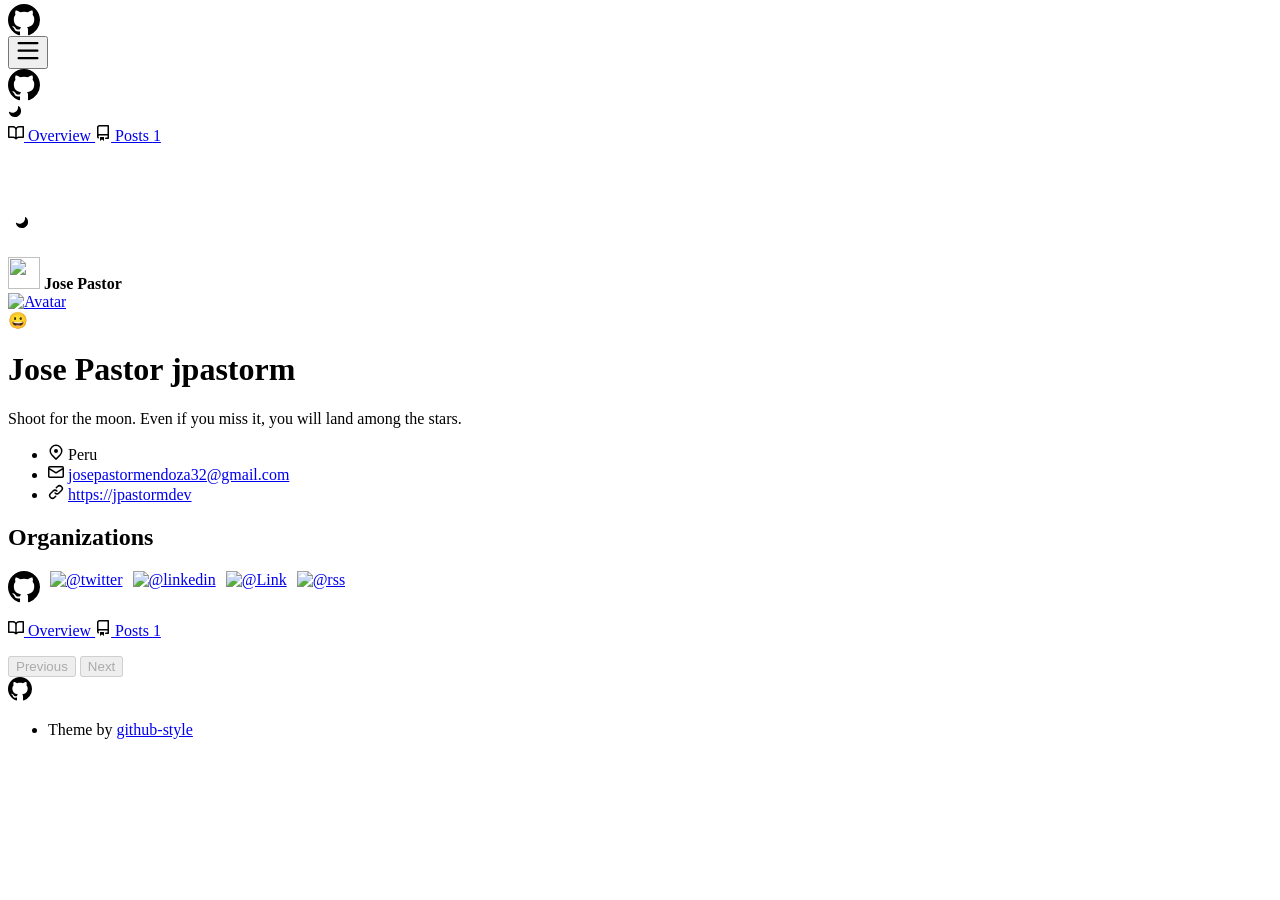
==== categories/index.html @ 02b7dfd7 "blog" ====
<!DOCTYPE html>
<html lang="en-us">
<head>
    <meta charset="utf-8">
    <meta name="viewport" content="width=device-width">
    <script type="application/javascript" src='https://jpastorm.dev/js/theme-mode.js'></script>
    <link rel="stylesheet" href='https://jpastorm.dev/css/frameworks.min.css' />
    <link rel="stylesheet" href='https://jpastorm.dev/css/github.min.css' />
    <link rel="stylesheet" href='https://jpastorm.dev/css/github-style.css' />
    <link rel="stylesheet" href='https://jpastorm.dev/css/light.css' />
    <link rel="stylesheet" href='https://jpastorm.dev/css/dark.css' />
    <link rel="stylesheet" href='https://jpastorm.dev/css/syntax.css' />
    <title>Categories - jpastorm blog</title>
    
    <link rel="icon" type="image/x-icon" href='/images/github.png'>
    
    <meta name="theme-color" content="#1e2327">

    
    <meta name="description"
  content="" />
<meta name="keywords"
  content='blog' />
<meta name="robots" content="noodp" />
<link rel="canonical" href="https://jpastorm.dev/categories/" />


<meta name="twitter:card" content="summary" />
<meta name="twitter:title" content="Categories - jpastorm blog" />
<meta name="twitter:description"
  content="" />
<meta name="twitter:site" content="https://jpastorm.dev/" />
<meta name="twitter:creator" content="" />
<meta name="twitter:image"
  content="https://jpastorm.dev/">


<meta property="og:type" content="website" />
<meta property="og:title" content="Categories - jpastorm blog">
<meta property="og:description"
  content="" />
<meta property="og:url" content="https://jpastorm.dev/categories/" />
<meta property="og:site_name" content="Categories" />
<meta property="og:image"
  content="https://jpastorm.dev/">
<meta property="og:image:width" content="2048">
<meta property="og:image:height" content="1024">




<link href="/categories/index.xml" rel="alternate" type="application/rss+xml" title="jpastorm blog" />







</head>

<body>
  <div style="position: relative">
  <header class="Header js-details-container Details px-3 px-md-4 px-lg-5 flex-wrap flex-md-nowrap open Details--on">
    <div class="Header-item mobile-none" style="margin-top: -4px; margin-bottom: -4px;">
      <a class="Header-link" href="https://jpastorm.dev/">
        <svg class="octicon" height="32" viewBox="0 0 16 16" version="1.1" width="32">
          <path fill-rule="evenodd"
            d="M8 0C3.58 0 0 3.58 0 8c0 3.54 2.29 6.53 5.47 7.59.4.07.55-.17.55-.38 0-.19-.01-.82-.01-1.49-2.01.37-2.53-.49-2.69-.94-.09-.23-.48-.94-.82-1.13-.28-.15-.68-.52-.01-.53.63-.01 1.08.58 1.23.82.72 1.21 1.87.87 2.33.66.07-.52.28-.87.51-1.07-1.78-.2-3.64-.89-3.64-3.95 0-.87.31-1.59.82-2.15-.08-.2-.36-1.02.08-2.12 0 0 .67-.21 2.2.82.64-.18 1.32-.27 2-.27.68 0 1.36.09 2 .27 1.53-1.04 2.2-.82 2.2-.82.44 1.1.16 1.92.08 2.12.51.56.82 1.27.82 2.15 0 3.07-1.87 3.75-3.65 3.95.29.25.54.73.54 1.48 0 1.07-.01 1.93-.01 2.2 0 .21.15.46.55.38A8.013 8.013 0 0016 8c0-4.42-3.58-8-8-8z">
          </path>
        </svg>
      </a>
    </div>
    <div class="Header-item d-md-none">
      <button class="Header-link btn-link js-details-target" type="button"
        onclick="document.querySelector('#header-search').style.display = document.querySelector('#header-search').style.display == 'none'? 'block': 'none'">
        <svg height="24" class="octicon octicon-three-bars" viewBox="0 0 16 16" version="1.1" width="24">
          <path fill-rule="evenodd"
            d="M1 2.75A.75.75 0 011.75 2h12.5a.75.75 0 110 1.5H1.75A.75.75 0 011 2.75zm0 5A.75.75 0 011.75 7h12.5a.75.75 0 110 1.5H1.75A.75.75 0 011 7.75zM1.75 12a.75.75 0 100 1.5h12.5a.75.75 0 100-1.5H1.75z">
          </path>
        </svg>
      </button>
    </div>
    <div style="display: none;" id="header-search"
      class="Header-item Header-item--full flex-column flex-md-row width-full flex-order-2 flex-md-order-none mr-0 mr-md-3 mt-3 mt-md-0 Details-content--hidden-not-important d-md-flex">
      <div
        class="Header-search header-search flex-auto js-site-search position-relative flex-self-stretch flex-md-self-auto mb-3 mb-md-0 mr-0 mr-md-3 scoped-search site-scoped-search js-jump-to">
        <div class="position-relative">
          <form target="_blank" action="https://www.google.com/search" accept-charset="UTF-8" method="get"
            autocomplete="off">
            <label
              class="Header-search-label form-control input-sm header-search-wrapper p-0 js-chromeless-input-container header-search-wrapper-jump-to position-relative d-flex flex-justify-between flex-items-center">
              <input type="text"
                class="Header-search-input form-control input-sm header-search-input jump-to-field js-jump-to-field js-site-search-focus js-site-search-field is-clearable"
                name="q" value="" placeholder="Search" autocomplete="off">
              <input type="hidden" name="q" value="site:https://jpastorm.dev/">
            </label>
          </form>
        </div>
      </div>
    </div>

    <div class="Header-item Header-item--full flex-justify-center d-md-none position-relative">
      <a class="Header-link " href="https://jpastorm.dev/">
        <svg class="octicon octicon-mark-github v-align-middle" height="32" viewBox="0 0 16 16" version="1.1"
          width="32">
          <path fill-rule="evenodd"
            d="M8 0C3.58 0 0 3.58 0 8c0 3.54 2.29 6.53 5.47 7.59.4.07.55-.17.55-.38 0-.19-.01-.82-.01-1.49-2.01.37-2.53-.49-2.69-.94-.09-.23-.48-.94-.82-1.13-.28-.15-.68-.52-.01-.53.63-.01 1.08.58 1.23.82.72 1.21 1.87.87 2.33.66.07-.52.28-.87.51-1.07-1.78-.2-3.64-.89-3.64-3.95 0-.87.31-1.59.82-2.15-.08-.2-.36-1.02.08-2.12 0 0 .67-.21 2.2.82.64-.18 1.32-.27 2-.27.68 0 1.36.09 2 .27 1.53-1.04 2.2-.82 2.2-.82.44 1.1.16 1.92.08 2.12.51.56.82 1.27.82 2.15 0 3.07-1.87 3.75-3.65 3.95.29.25.54.73.54 1.48 0 1.07-.01 1.93-.01 2.2 0 .21.15.46.55.38A8.013 8.013 0 0016 8c0-4.42-3.58-8-8-8z">
          </path>
        </svg>
      </a>
    </div>
    <div class="Header-item" style="margin-right: 0;">
      <a href="javascript:void(0)" class="Header-link no-select" onclick="switchTheme()">
        <svg style="fill: var(--color-profile-color-modes-toggle-moon);" class="no-select" viewBox="0 0 16 16"
          version="1.1" width="16" height="16">
          <path fill-rule="evenodd" clip-rule="evenodd"
            d="M4.52208 7.71754C7.5782 7.71754 10.0557 5.24006 10.0557 2.18394C10.0557 1.93498 10.0392 1.68986 10.0074 1.44961C9.95801 1.07727 10.3495 0.771159 10.6474 0.99992C12.1153 2.12716 13.0615 3.89999 13.0615 5.89383C13.0615 9.29958 10.3006 12.0605 6.89485 12.0605C3.95334 12.0605 1.49286 10.001 0.876728 7.24527C0.794841 6.87902 1.23668 6.65289 1.55321 6.85451C2.41106 7.40095 3.4296 7.71754 4.52208 7.71754Z">
          </path>
        </svg>
      </a>
    </div>
  </header>
</div>
  
<div class="application-main">
  <main>
    


<div class="mt-4 position-sticky top-0 d-none d-md-block bg-white width-full border-bottom color-border-secondary"
  style="z-index:3;">
  <div class="container-xl px-3 px-md-4 px-lg-5">
    <div class="gutter-condensed gutter-lg flex-column flex-md-row d-flex">
      <div class="flex-shrink-0 col-12 col-md-3 mb-4 mb-md-0">
      </div>
      <div class="flex-shrink-0 col-12 col-md-9 mb-4 mb-md-0">
        <div class="UnderlineNav width-full box-shadow-none hx_UnderlineNav-with-profile-color-modes-banner">
          <nav class="UnderlineNav-body">
            <a class="UnderlineNav-item " href="https://jpastorm.dev/">
              <svg class="octicon octicon-book UnderlineNav-octicon hide-sm" height="16" viewBox="0 0 16 16"
                version="1.1" width="16">
                <path fill-rule="evenodd"
                  d="M0 1.75A.75.75 0 01.75 1h4.253c1.227 0 2.317.59 3 1.501A3.744 3.744 0 0111.006 1h4.245a.75.75 0 01.75.75v10.5a.75.75 0 01-.75.75h-4.507a2.25 2.25 0 00-1.591.659l-.622.621a.75.75 0 01-1.06 0l-.622-.621A2.25 2.25 0 005.258 13H.75a.75.75 0 01-.75-.75V1.75zm8.755 3a2.25 2.25 0 012.25-2.25H14.5v9h-3.757c-.71 0-1.4.201-1.992.572l.004-7.322zm-1.504 7.324l.004-5.073-.002-2.253A2.25 2.25 0 005.003 2.5H1.5v9h3.757a3.75 3.75 0 011.994.574z">
                </path>
              </svg>
              Overview
            </a>
            <a class="UnderlineNav-item " href="https://jpastorm.dev//post/">
              <svg class="octicon octicon-repo UnderlineNav-octicon hide-sm" height="16" viewBox="0 0 16 16"
                version="1.1" width="16">
                <path fill-rule="evenodd"
                  d="M2 2.5A2.5 2.5 0 014.5 0h8.75a.75.75 0 01.75.75v12.5a.75.75 0 01-.75.75h-2.5a.75.75 0 110-1.5h1.75v-2h-8a1 1 0 00-.714 1.7.75.75 0 01-1.072 1.05A2.495 2.495 0 012 11.5v-9zm10.5-1V9h-8c-.356 0-.694.074-1 .208V2.5a1 1 0 011-1h8zM5 12.25v3.25a.25.25 0 00.4.2l1.45-1.087a.25.25 0 01.3 0L8.6 15.7a.25.25 0 00.4-.2v-3.25a.25.25 0 00-.25-.25h-3.5a.25.25 0 00-.25.25z">
                </path>
              </svg>
              Posts
              <span class="Counter">1</span>
            </a>
          </nav>
          <div class="profile-color-modes js-promo-color-modes-banner-profile isInitialToggle">
            <svg width="106" height="60" viewBox="0 0 106 60" fill="none" stroke-width="3" stroke-linecap="round"
              stroke-linejoin="round" xmlns="http://www.w3.org/2000/svg">
              <g class="profile-color-modes-illu-group profile-color-modes-illu-red">
                <path d="M37.5 58.5V57.5C37.5 49.768 43.768 43.5 51.5 43.5V43.5C59.232 43.5 65.5 49.768 65.5 57.5V58.5">
                </path>
              </g>
              <g class="profile-color-modes-illu-group profile-color-modes-illu-orange">
                <path
                  d="M104.07 58.5C103.401 55.092 97.7635 54.3869 95.5375 57.489C97.4039 54.6411 99.7685 48.8845 94.6889 46.6592C89.4817 44.378 86.1428 50.1604 85.3786 54.1158C85.9519 50.4768 83.7226 43.294 78.219 44.6737C72.7154 46.0534 72.7793 51.3754 74.4992 55.489C74.169 54.7601 72.4917 53.3567 70.5 52.8196">
                </path>
              </g>
              <g class="profile-color-modes-illu-group profile-color-modes-illu-purple">
                <path
                  d="M5.51109 58.5V52.5C5.51109 41.4543 14.4654 32.5 25.5111 32.5C31.4845 32.5 36.8464 35.1188 40.5111 39.2709C40.7212 39.5089 40.9258 39.7521 41.1245 40">
                </path>
                <path d="M27.511 49.5C29.6777 49.5 28.911 49.5 32.511 49.5"></path>
                <path d="M27.511 56.5C29.6776 56.5 26.911 56.5 30.511 56.5"></path>
              </g>
              <g class="profile-color-modes-illu-group profile-color-modes-illu-green">
                <circle cx="5.5" cy="12.5" r="4"></circle>
                <circle cx="18.5" cy="5.5" r="4"></circle>
                <path d="M18.5 9.5L18.5 27.5"></path>
                <path d="M18.5 23.5C6 23.5 5.5 23.6064 5.5 16.5"></path>
              </g>
              <g class="profile-color-modes-illu-group profile-color-modes-illu-blue">
                <g class="profile-color-modes-illu-frame">
                  <path
                    d="M40.6983 31.5C40.5387 29.6246 40.6456 28.0199 41.1762 27.2317C42.9939 24.5312 49.7417 26.6027 52.5428 30.2409C54.2551 29.8552 56.0796 29.6619 57.9731 29.6619C59.8169 29.6619 61.5953 29.8452 63.2682 30.211C66.0833 26.5913 72.799 24.5386 74.6117 27.2317C75.6839 28.8246 75.0259 33.7525 73.9345 37.5094C74.2013 37.9848 74.4422 38.4817 74.6555 39">
                  </path>
                </g>
                <g class="profile-color-modes-illu-frame">
                  <path
                    d="M41.508 31.5C41.6336 31.2259 41.7672 30.9582 41.9085 30.6968C40.7845 26.9182 40.086 21.8512 41.1762 20.2317C42.9939 17.5312 49.7417 19.6027 52.5428 23.2409C54.2551 22.8552 56.0796 22.6619 57.9731 22.6619C59.8169 22.6619 61.5953 22.8452 63.2682 23.211C66.0833 19.5913 72.799 17.5386 74.6117 20.2317C75.6839 21.8246 75.0259 26.7525 73.9345 30.5094C75.1352 32.6488 75.811 35.2229 75.811 38.2283C75.811 38.49 75.8058 38.7472 75.7957 39">
                  </path>
                  <path d="M49.4996 33V35.6757"></path>
                  <path d="M67.3375 33V35.6757"></path>
                </g>
                <g class="profile-color-modes-illu-frame">
                  <path
                    d="M41.508 31.5C41.6336 31.2259 41.7672 30.9582 41.9085 30.6968C40.7845 26.9182 40.086 21.8512 41.1762 20.2317C42.9939 17.5312 49.7417 19.6027 52.5428 23.2409C54.2551 22.8552 56.0796 22.6619 57.9731 22.6619C59.8169 22.6619 61.5953 22.8452 63.2682 23.211C66.0833 19.5913 72.799 17.5386 74.6117 20.2317C75.6839 21.8246 75.0259 26.7525 73.9345 30.5094C75.1352 32.6488 75.811 35.2229 75.811 38.2283C75.811 38.49 75.8058 38.7472 75.7957 39">
                  </path>
                </g>
                <g class="profile-color-modes-illu-frame">
                  <path
                    d="M41.508 31.5C41.6336 31.2259 41.7672 30.9582 41.9085 30.6968C40.7845 26.9182 40.086 21.8512 41.1762 20.2317C42.9939 17.5312 49.7417 19.6027 52.5428 23.2409C54.2551 22.8552 56.0796 22.6619 57.9731 22.6619C59.8169 22.6619 61.5953 22.8452 63.2682 23.211C66.0833 19.5913 72.799 17.5386 74.6117 20.2317C75.6839 21.8246 75.0259 26.7525 73.9345 30.5094C75.1352 32.6488 75.811 35.2229 75.811 38.2283C75.811 38.49 75.8058 38.7472 75.7957 39">
                  </path>
                  <path d="M49.4996 33V35.6757"></path>
                  <path d="M67.3375 33V35.6757"></path>
                </g>
                <g class="profile-color-modes-illu-frame">
                  <path
                    d="M41.508 31.5C41.6336 31.2259 41.7672 30.9582 41.9085 30.6968C40.7845 26.9182 40.086 21.8512 41.1762 20.2317C42.9939 17.5312 49.7417 19.6027 52.5428 23.2409C54.2551 22.8552 56.0796 22.6619 57.9731 22.6619C59.8169 22.6619 61.5953 22.8452 63.2682 23.211C66.0833 19.5913 72.799 17.5386 74.6117 20.2317C75.6839 21.8246 75.0259 26.7525 73.9345 30.5094C75.1352 32.6488 75.811 35.2229 75.811 38.2283C75.811 38.49 75.8058 38.7472 75.7957 39">
                  </path>
                </g>
                <g class="profile-color-modes-illu-frame">
                  <path
                    d="M41.508 31.5C41.6336 31.2259 41.7672 30.9582 41.9085 30.6968C40.7845 26.9182 40.086 21.8512 41.1762 20.2317C42.9939 17.5312 49.7417 19.6027 52.5428 23.2409C54.2551 22.8552 56.0796 22.6619 57.9731 22.6619C59.8169 22.6619 61.5953 22.8452 63.2682 23.211C66.0833 19.5913 72.799 17.5386 74.6117 20.2317C75.6839 21.8246 75.0259 26.7525 73.9345 30.5094C75.1352 32.6488 75.811 35.2229 75.811 38.2283C75.811 38.49 75.8058 38.7472 75.7957 39">
                  </path>
                  <path d="M49.4996 33V35.6757"></path>
                  <path d="M67.3375 33V35.6757"></path>
                </g>
                <g class="profile-color-modes-illu-frame">
                  <path
                    d="M73.4999 40.2236C74.9709 38.2049 75.8108 35.5791 75.8108 32.2283C75.8108 29.2229 75.1351 26.6488 73.9344 24.5094C75.0258 20.7525 75.6838 15.8246 74.6116 14.2317C72.7989 11.5386 66.0832 13.5913 63.2681 17.211C61.5952 16.8452 59.8167 16.6619 57.973 16.6619C56.0795 16.6619 54.2549 16.8552 52.5427 17.2409C49.7416 13.6027 42.9938 11.5312 41.176 14.2317C40.0859 15.8512 40.7843 20.9182 41.9084 24.6968C41.003 26.3716 40.4146 28.3065 40.2129 30.5">
                  </path>
                  <path d="M82.9458 30.5471L76.8413 31.657"></path>
                  <path d="M76.2867 34.4319L81.8362 37.7616"></path>
                  <path d="M49.4995 27.8242V30.4999"></path>
                  <path d="M67.3374 27.8242V30.4998"></path>
                </g>
                <g class="profile-color-modes-illu-frame">
                  <path
                    d="M45.3697 34.2658C41.8877 32.1376 39.7113 28.6222 39.7113 23.2283C39.7113 20.3101 40.3483 17.7986 41.4845 15.6968C40.3605 11.9182 39.662 6.85125 40.7522 5.23168C42.5699 2.53117 49.3177 4.6027 52.1188 8.24095C53.831 7.85521 55.6556 7.66186 57.5491 7.66186C59.3929 7.66186 61.1713 7.84519 62.8442 8.21095C65.6593 4.59134 72.375 2.5386 74.1877 5.23168C75.2599 6.82461 74.6019 11.7525 73.5105 15.5094C74.7112 17.6488 75.3869 20.2229 75.3869 23.2283C75.3869 28.6222 73.2105 32.1376 69.7285 34.2658C70.8603 35.5363 72.6057 38.3556 73.3076 40">
                  </path>
                  <path d="M49.0747 19.8242V22.4999"></path>
                  <path
                    d="M54.0991 28C54.6651 29.0893 55.7863 30.0812 57.9929 30.0812C59.0642 30.0812 59.8797 29.8461 60.5 29.4788">
                  </path>
                  <path d="M66.9126 19.8242V22.4999"></path>
                  <path d="M33.2533 20.0237L39.0723 22.1767"></path>
                  <path d="M39.1369 25.0058L33.0935 27.3212"></path>
                  <path d="M81.8442 19.022L76.0252 21.1751"></path>
                  <path d="M75.961 24.0041L82.0045 26.3196"></path>
                </g>
                <g class="profile-color-modes-illu-frame">
                  <path
                    d="M73.4999 40.2236C74.9709 38.2049 75.8108 35.5791 75.8108 32.2283C75.8108 29.2229 75.1351 26.6488 73.9344 24.5094C75.0258 20.7525 75.6838 15.8246 74.6116 14.2317C72.7989 11.5386 66.0832 13.5913 63.2681 17.211C61.5952 16.8452 59.8167 16.6619 57.973 16.6619C56.0795 16.6619 54.2549 16.8552 52.5427 17.2409C49.7416 13.6027 42.9938 11.5312 41.176 14.2317C40.0859 15.8512 40.7843 20.9182 41.9084 24.6968C41.003 26.3716 40.4146 28.3065 40.2129 30.5">
                  </path>
                  <path d="M82.9458 30.5471L76.8413 31.657"></path>
                  <path d="M76.2867 34.4319L81.8362 37.7616"></path>
                  <path d="M49.4995 27.8242V30.4999"></path>
                  <path d="M67.3374 27.8242V30.4998"></path>
                </g>
                <g class="profile-color-modes-illu-frame">
                  <path
                    d="M40.6983 31.5C40.5387 29.6246 40.6456 28.0199 41.1762 27.2317C42.9939 24.5312 49.7417 26.6027 52.5428 30.2409C54.2551 29.8552 56.0796 29.6619 57.9731 29.6619C59.8169 29.6619 61.5953 29.8452 63.2682 30.211C66.0833 26.5913 72.799 24.5386 74.6117 27.2317C75.6839 28.8246 75.0259 33.7525 73.9345 37.5094C74.2013 37.9848 74.4422 38.4817 74.6555 39">
                  </path>
                </g>
              </g>
            </svg>
            <span class="profile-color-modes-toggle js-promo-color-modes-toggle no-select" tabindex="0"
              onclick="switchTheme()">
              <div class="profile-color-modes-toggle-track no-select"></div>
              <div class="profile-color-modes-toggle-thumb js-promo-color-modes-thumb">
                <svg style="fill: var(--color-profile-color-modes-toggle-moon); margin: 7px 0 0 7px;" width="14"
                  height="13" viewBox="0 0 14 13" xmlns="http://www.w3.org/2000/svg">
                  <path fill-rule="evenodd" clip-rule="evenodd"
                    d="M4.52208 7.71754C7.5782 7.71754 10.0557 5.24006 10.0557 2.18394C10.0557 1.93498 10.0392 1.68986 10.0074 1.44961C9.95801 1.07727 10.3495 0.771159 10.6474 0.99992C12.1153 2.12716 13.0615 3.89999 13.0615 5.89383C13.0615 9.29958 10.3006 12.0605 6.89485 12.0605C3.95334 12.0605 1.49286 10.001 0.876728 7.24527C0.794841 6.87902 1.23668 6.65289 1.55321 6.85451C2.41106 7.40095 3.4296 7.71754 4.52208 7.71754Z">
                  </path>
                </svg>
              </div>
            </span>
          </div>
        </div>
      </div>
    </div>
  </div>
</div>

<div class="container-xl px-3 px-md-4 px-lg-5">
  <div class="gutter-condensed gutter-lg flex-column flex-md-row d-flex">
    <div class="flex-shrink-0 col-12 col-md-3 mb-4 mb-md-0">
      <div class="h-card mt-md-n5" style="margin-top:24px">
        <div class="user-profile-sticky-bar js-user-profile-sticky-bar d-none d-md-block" id="headerStuck">
          <div class="user-profile-mini-vcard d-table">
            <span class="user-profile-mini-avatar d-table-cell v-align-middle lh-condensed-ultra pr-2">
              
              <img class="rounded-1 avatar-user" height="32" width="32" src="https://jpastorm.dev/images/avatar.png">
              
            </span>
            <span class="d-table-cell v-align-middle lh-condensed">
              <strong>Jose Pastor</strong>
            </span>
          </div>
        </div>
        <div class="clearfix d-flex d-md-block flex-items-center mb-4 mb-md-0">
          <div class="position-relative d-inline-block col-2 col-md-12 mr-3 mr-md-0 flex-shrink-0" style="z-index:4;">
            
            <a href="https://jpastorm.dev/images/avatar.png">
              <img style="height:auto;" alt="Avatar" width="260" height="260" id="headerImg"
                class="avatar avatar-user width-full border bg-white" src="https://jpastorm.dev/images/avatar.png">
            </a>
            
            
            <div class="user-status-container position-relative hide-sm hide-md">
              <div class="f5 user-status-circle-badge-container">
                <div class="user-status-circle-badge d-inline-block lh-condensed-ultra p-2">
                  <div class="d-flex flex-items-center flex-items-stretch">
                    <div class="f6 lh-condensed user-status-header d-inline-flex user-status-emoji-only-header circle">
                      <div class="user-status-emoji-container flex-shrink-0 mr-2 d-flex flex-items-center flex-justify-center ">
                        <div><g-emoji class="g-emoji">😀</g-emoji></div>
                      </div>
                    </div>
                  </div>
                </div>
              </div>
            </div>
            
          </div>

          <div
            class="vcard-names-container float-left col-10 col-md-12 pt-1 pt-md-3 pb-1 pb-md-3 js-sticky js-user-profile-sticky-fields"
            data-original-top="0px" style="position: sticky;">
            <h1 class="vcard-names pl-2 pl-md-0">
              <span class="p-name vcard-fullname d-block overflow-hidden">Jose Pastor</span>
              
              <span class="p-nickname vcard-username d-block">jpastorm</span>
              
            </h1>
          </div>
        </div>

        <div class="p-note user-profile-bio mb-3 js-user-profile-bio f4">
          <div>Shoot for the moon. Even if you miss it, you will land among the stars.</div>
        </div>

        <div class="d-flex flex-column">
          <div class="js-profile-editable-area d-flex flex-column d-md-block">
            <ul class="vcard-details">
              
              <li class="vcard-detail pt-1 css-truncate css-truncate-target hide-sm hide-md">
                <svg class="octicon octicon-location" viewBox="0 0 16 16" version="1.1" width="16" height="16">
                  <path fill-rule="evenodd"
                    d="M11.536 3.464a5 5 0 010 7.072L8 14.07l-3.536-3.535a5 5 0 117.072-7.072v.001zm1.06 8.132a6.5 6.5 0 10-9.192 0l3.535 3.536a1.5 1.5 0 002.122 0l3.535-3.536zM8 9a2 2 0 100-4 2 2 0 000 4z">
                  </path>
                </svg>
                <span class="p-label">Peru</span>
              </li>
              

              
              <li class="vcard-detail pt-1 css-truncate css-truncate-target ">
                <svg class="octicon octicon-mail" viewBox="0 0 16 16" version="1.1" width="16" height="16">
                  <path fill-rule="evenodd"
                    d="M1.75 2A1.75 1.75 0 000 3.75v.736a.75.75 0 000 .027v7.737C0 13.216.784 14 1.75 14h12.5A1.75 1.75 0 0016 12.25v-8.5A1.75 1.75 0 0014.25 2H1.75zM14.5 4.07v-.32a.25.25 0 00-.25-.25H1.75a.25.25 0 00-.25.25v.32L8 7.88l6.5-3.81zm-13 1.74v6.441c0 .138.112.25.25.25h12.5a.25.25 0 00.25-.25V5.809L8.38 9.397a.75.75 0 01-.76 0L1.5 5.809z">
                  </path>
                </svg>
                <a class="u-email link-gray-dark " href="mailto:josepastormendoza32@gmail.com">josepastormendoza32@gmail.com</a>
              </li>
              

              <li class="vcard-detail pt-1 css-truncate css-truncate-target ">
                <svg class="octicon octicon-link" viewBox="0 0 16 16" version="1.1" width="16" height="16">
                  <path fill-rule="evenodd"
                    d="M7.775 3.275a.75.75 0 001.06 1.06l1.25-1.25a2 2 0 112.83 2.83l-2.5 2.5a2 2 0 01-2.83 0 .75.75 0 00-1.06 1.06 3.5 3.5 0 004.95 0l2.5-2.5a3.5 3.5 0 00-4.95-4.95l-1.25 1.25zm-4.69 9.64a2 2 0 010-2.83l2.5-2.5a2 2 0 012.83 0 .75.75 0 001.06-1.06 3.5 3.5 0 00-4.95 0l-2.5 2.5a3.5 3.5 0 004.95 4.95l1.25-1.25a.75.75 0 00-1.06-1.06l-1.25 1.25a2 2 0 01-2.83 0z">
                  </path>
                </svg>
                
                <a rel="nofollow me" class="link-gray-dark" href="https://jpastormdev">https://jpastormdev</a>
                
              </li>
            </ul>
          </div>
        </div>

        <div class="border-top color-border-secondary pt-3 mt-3 clearfix hide-sm hide-md">
          <h2 class="mb-2 h4">Organizations</h2>
          <div style="display:flex;justify-content:flex-start;flex-wrap:wrap;margin-bottom:3px;">
          
          <a style="margin: 0 10px 10px 0;" href="https://github.com/jpastorm">
            <svg id="github-icon" viewBox="0 0 16 16" version="1.1" width="32" height="32" fill="#24292e">
              <path fill-rule="evenodd" d="M8 0C3.58 0 0 3.58 0 8c0 3.54 2.29 6.53 5.47 7.59.4.07.55-.17.55-.38 0-.19-.01-.82-.01-1.49-2.01.37-2.53-.49-2.69-.94-.09-.23-.48-.94-.82-1.13-.28-.15-.68-.52-.01-.53.63-.01 1.08.58 1.23.82.72 1.21 1.87.87 2.33.66.07-.52.28-.87.51-1.07-1.78-.2-3.64-.89-3.64-3.95 0-.87.31-1.59.82-2.15-.08-.2-.36-1.02.08-2.12 0 0 .67-.21 2.2.82.64-.18 1.32-.27 2-.27.68 0 1.36.09 2 .27 1.53-1.04 2.2-.82 2.2-.82.44 1.1.16 1.92.08 2.12.51.56.82 1.27.82 2.15 0 3.07-1.87 3.75-3.65 3.95.29.25.54.73.54 1.48 0 1.07-.01 1.93-.01 2.2 0 .21.15.46.55.38A8.013 8.013 0 0016 8c0-4.42-3.58-8-8-8z">
              </path>
            </svg>
          </a>
          

          
          <a style="margin: 0 10px 10px 0;" href="https://twitter.com/jpastormdev">
            <img alt="@twitter" width="32" height="32" src="https://jpastorm.dev/images/twitter.png" class="avatar">
          </a>
          

          

          
          <a style="margin: 0 10px 10px 0;" href="https://linkedin.com/in/jpastorm">
            <img alt="@linkedin" width="32" height="32" src="https://jpastorm.dev/images/linkedin.png" class="avatar">
          </a>
          

          

          

          

          
          
          
          <a style="margin: 0 10px 10px 0;" href="https://github.com/jpastorm">
            <img alt="@Link" width="32" height="32" src='https://jpastorm.dev/images/link.png' class="avatar">
          </a>
          
          
          

          
          <a style="margin: 0 10px 10px 0;" href="https://jpastorm.dev/index.xml">
            <img alt="@rss" width="32" height="32" src="https://jpastorm.dev/images/rss.png" class="avatar">
          </a>
          
         </div>
        </div>
      </div>
    </div>

    <div class="flex-shrink-0 col-12 col-md-9 mb-4 mb-md-0">
      

<div class="UnderlineNav user-profile-nav d-block d-md-none position-sticky top-0 pl-3 ml-n3 mr-n3 pr-3 bg-white"
  style="z-index:3;">
  <nav class="UnderlineNav-body">
    <a class="UnderlineNav-item " href="https://jpastorm.dev/">
      <svg class="octicon octicon-book UnderlineNav-octicon hide-sm" height="16" viewBox="0 0 16 16" version="1.1"
        width="16">
        <path fill-rule="evenodd"
          d="M0 1.75A.75.75 0 01.75 1h4.253c1.227 0 2.317.59 3 1.501A3.744 3.744 0 0111.006 1h4.245a.75.75 0 01.75.75v10.5a.75.75 0 01-.75.75h-4.507a2.25 2.25 0 00-1.591.659l-.622.621a.75.75 0 01-1.06 0l-.622-.621A2.25 2.25 0 005.258 13H.75a.75.75 0 01-.75-.75V1.75zm8.755 3a2.25 2.25 0 012.25-2.25H14.5v9h-3.757c-.71 0-1.4.201-1.992.572l.004-7.322zm-1.504 7.324l.004-5.073-.002-2.253A2.25 2.25 0 005.003 2.5H1.5v9h3.757a3.75 3.75 0 011.994.574z">
        </path>
      </svg>
      Overview
    </a>
    <a class='UnderlineNav-item  '
      href="https://jpastorm.dev//post/">
      <svg class="octicon octicon-repo UnderlineNav-octicon hide-sm" height="16" viewBox="0 0 16 16" version="1.1"
        width="16">
        <path fill-rule="evenodd"
          d="M2 2.5A2.5 2.5 0 014.5 0h8.75a.75.75 0 01.75.75v12.5a.75.75 0 01-.75.75h-2.5a.75.75 0 110-1.5h1.75v-2h-8a1 1 0 00-.714 1.7.75.75 0 01-1.072 1.05A2.495 2.495 0 012 11.5v-9zm10.5-1V9h-8c-.356 0-.694.074-1 .208V2.5a1 1 0 011-1h8zM5 12.25v3.25a.25.25 0 00.4.2l1.45-1.087a.25.25 0 01.3 0L8.6 15.7a.25.25 0 00.4-.2v-3.25a.25.25 0 00-.25-.25h-3.5a.25.25 0 00-.25.25z">
        </path>
      </svg>
      Posts
      <span class="Counter ">1</span>
    </a>
  </nav>
</div>

      
      
<div>
  <div class="position-relative">
    <div>
      
      <ul>
        
      </ul>
      <div class="paginate-container">
        <div class="BtnGroup">
          
          <button class="btn btn-outline BtnGroup-item" disabled="disabled">Previous</button>
          
          
          <button class="btn btn-outline BtnGroup-item" disabled="disabled">Next</button>
          
        </div>
      </div>
    </div>
  </div>
</div>

      
    </div>
  </div>
</div>
<script>
window.onscroll = function (e) {
  const headerImg = document.querySelector('#headerImg');
  if (headerImg.getBoundingClientRect().bottom <= 0) {
    document.querySelector('#headerStuck').classList.add('is-stuck');
  } else {
    document.querySelector('#headerStuck').classList.remove('is-stuck');
  }
};
var style = localStorage.getItem('data-color-mode');
iconElement = document.getElementById('github-icon');
if (style == 'light') {
  iconElement.setAttribute('fill', '#24292e');
}
else {
  iconElement.removeAttribute('fill');
  iconElement.setAttribute('class', 'octicon');
  iconElement.setAttribute('color', '#f0f6fc');
}
</script>


    

</div>

  <div class="footer container-xl width-full p-responsive">
  <div
    class="position-relative d-flex flex-row-reverse flex-lg-row flex-wrap flex-lg-nowrap flex-justify-center flex-lg-justify-between flex-sm-items-center pt-6 pb-2 mt-6 f6 text-gray border-top border-gray-light ">
    <a aria-label="Homepage" title="GitHub" class="footer-octicon d-none d-lg-block mr-lg-4" href="https://jpastorm.dev/">
      <svg height="24" class="octicon octicon-mark-github" viewBox="0 0 16 16" version="1.1" width="24">
        <path fill-rule="evenodd"
          d="M8 0C3.58 0 0 3.58 0 8c0 3.54 2.29 6.53 5.47 7.59.4.07.55-.17.55-.38 0-.19-.01-.82-.01-1.49-2.01.37-2.53-.49-2.69-.94-.09-.23-.48-.94-.82-1.13-.28-.15-.68-.52-.01-.53.63-.01 1.08.58 1.23.82.72 1.21 1.87.87 2.33.66.07-.52.28-.87.51-1.07-1.78-.2-3.64-.89-3.64-3.95 0-.87.31-1.59.82-2.15-.08-.2-.36-1.02.08-2.12 0 0 .67-.21 2.2.82.64-.18 1.32-.27 2-.27.68 0 1.36.09 2 .27 1.53-1.04 2.2-.82 2.2-.82.44 1.1.16 1.92.08 2.12.51.56.82 1.27.82 2.15 0 3.07-1.87 3.75-3.65 3.95.29.25.54.73.54 1.48 0 1.07-.01 1.93-.01 2.2 0 .21.15.46.55.38A8.013 8.013 0 0016 8c0-4.42-3.58-8-8-8z">
        </path>
      </svg>
    </a>
    <ul class="list-style-none d-flex flex-wrap col-12 flex-justify-center flex-lg-justify-between mb-2 mb-lg-0">
      
      <li class="mr-3 mr-lg-0">Theme by <a href='https://github.com/MeiK2333/github-style'>github-style</a></li>
      
    </ul>
  </div>
  <div class="d-flex flex-justify-center pb-6">
    <span class="f6 text-gray-light"></span>
  </div>


</div>
</body>

<script type="application/javascript" src="https://jpastorm.dev/js/github-style.js"></script>



</html>
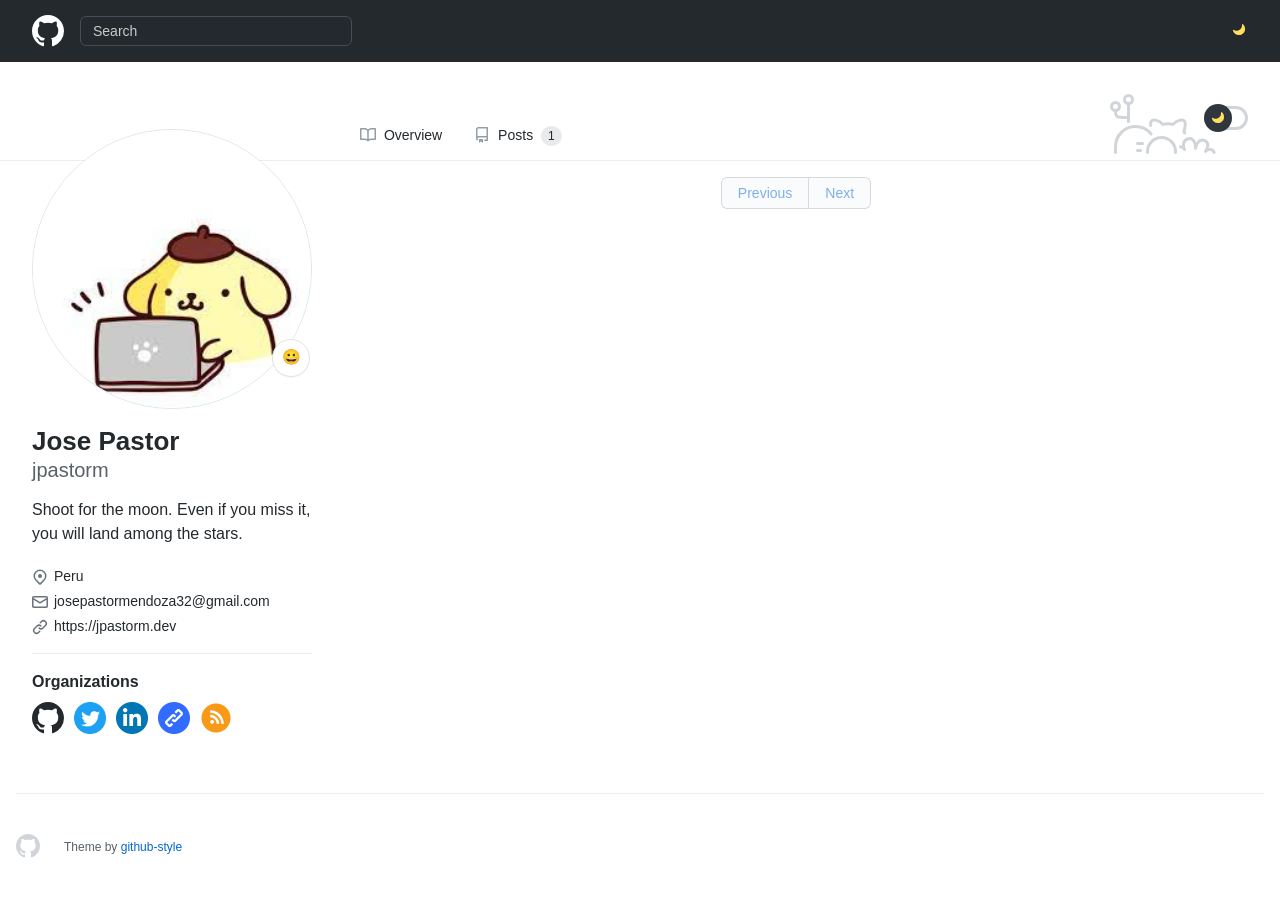
==== commit 5a684360: "blog-fix-url-base" ====
--- a/categories/index.html
+++ b/categories/index.html
@@ -3,16 +3,16 @@
 <head>
     <meta charset="utf-8">
     <meta name="viewport" content="width=device-width">
-    <script type="application/javascript" src='https://jpastorm.dev/js/theme-mode.js'></script>
-    <link rel="stylesheet" href='https://jpastorm.dev/css/frameworks.min.css' />
-    <link rel="stylesheet" href='https://jpastorm.dev/css/github.min.css' />
-    <link rel="stylesheet" href='https://jpastorm.dev/css/github-style.css' />
-    <link rel="stylesheet" href='https://jpastorm.dev/css/light.css' />
-    <link rel="stylesheet" href='https://jpastorm.dev/css/dark.css' />
-    <link rel="stylesheet" href='https://jpastorm.dev/css/syntax.css' />
+    <script type="application/javascript" src='https://jpastorm.github.io/js/theme-mode.js'></script>
+    <link rel="stylesheet" href='https://jpastorm.github.io/css/frameworks.min.css' />
+    <link rel="stylesheet" href='https://jpastorm.github.io/css/github.min.css' />
+    <link rel="stylesheet" href='https://jpastorm.github.io/css/github-style.css' />
+    <link rel="stylesheet" href='https://jpastorm.github.io/css/light.css' />
+    <link rel="stylesheet" href='https://jpastorm.github.io/css/dark.css' />
+    <link rel="stylesheet" href='https://jpastorm.github.io/css/syntax.css' />
     <title>Categories - jpastorm blog</title>
     
-    <link rel="icon" type="image/x-icon" href='/images/github.png'>
+    <link rel="icon" type="image/x-icon" href='/images/favicon.ico'>
     
     <meta name="theme-color" content="#1e2327">
 
@@ -22,27 +22,27 @@
 <meta name="keywords"
   content='blog' />
 <meta name="robots" content="noodp" />
-<link rel="canonical" href="https://jpastorm.dev/categories/" />
+<link rel="canonical" href="https://jpastorm.github.io/categories/" />
 
 
 <meta name="twitter:card" content="summary" />
 <meta name="twitter:title" content="Categories - jpastorm blog" />
 <meta name="twitter:description"
   content="" />
-<meta name="twitter:site" content="https://jpastorm.dev/" />
+<meta name="twitter:site" content="https://jpastorm.github.io" />
 <meta name="twitter:creator" content="" />
 <meta name="twitter:image"
-  content="https://jpastorm.dev/">
+  content="https://jpastorm.github.io">
 
 
 <meta property="og:type" content="website" />
 <meta property="og:title" content="Categories - jpastorm blog">
 <meta property="og:description"
   content="" />
-<meta property="og:url" content="https://jpastorm.dev/categories/" />
+<meta property="og:url" content="https://jpastorm.github.io/categories/" />
 <meta property="og:site_name" content="Categories" />
 <meta property="og:image"
-  content="https://jpastorm.dev/">
+  content="https://jpastorm.github.io">
 <meta property="og:image:width" content="2048">
 <meta property="og:image:height" content="1024">
 
@@ -63,7 +63,7 @@
   <div style="position: relative">
   <header class="Header js-details-container Details px-3 px-md-4 px-lg-5 flex-wrap flex-md-nowrap open Details--on">
     <div class="Header-item mobile-none" style="margin-top: -4px; margin-bottom: -4px;">
-      <a class="Header-link" href="https://jpastorm.dev/">
+      <a class="Header-link" href="https://jpastorm.github.io">
         <svg class="octicon" height="32" viewBox="0 0 16 16" version="1.1" width="32">
           <path fill-rule="evenodd"
             d="M8 0C3.58 0 0 3.58 0 8c0 3.54 2.29 6.53 5.47 7.59.4.07.55-.17.55-.38 0-.19-.01-.82-.01-1.49-2.01.37-2.53-.49-2.69-.94-.09-.23-.48-.94-.82-1.13-.28-.15-.68-.52-.01-.53.63-.01 1.08.58 1.23.82.72 1.21 1.87.87 2.33.66.07-.52.28-.87.51-1.07-1.78-.2-3.64-.89-3.64-3.95 0-.87.31-1.59.82-2.15-.08-.2-.36-1.02.08-2.12 0 0 .67-.21 2.2.82.64-.18 1.32-.27 2-.27.68 0 1.36.09 2 .27 1.53-1.04 2.2-.82 2.2-.82.44 1.1.16 1.92.08 2.12.51.56.82 1.27.82 2.15 0 3.07-1.87 3.75-3.65 3.95.29.25.54.73.54 1.48 0 1.07-.01 1.93-.01 2.2 0 .21.15.46.55.38A8.013 8.013 0 0016 8c0-4.42-3.58-8-8-8z">
@@ -93,7 +93,7 @@
               <input type="text"
                 class="Header-search-input form-control input-sm header-search-input jump-to-field js-jump-to-field js-site-search-focus js-site-search-field is-clearable"
                 name="q" value="" placeholder="Search" autocomplete="off">
-              <input type="hidden" name="q" value="site:https://jpastorm.dev/">
+              <input type="hidden" name="q" value="site:https://jpastorm.github.io">
             </label>
           </form>
         </div>
@@ -101,7 +101,7 @@
     </div>
 
     <div class="Header-item Header-item--full flex-justify-center d-md-none position-relative">
-      <a class="Header-link " href="https://jpastorm.dev/">
+      <a class="Header-link " href="https://jpastorm.github.io">
         <svg class="octicon octicon-mark-github v-align-middle" height="32" viewBox="0 0 16 16" version="1.1"
           width="32">
           <path fill-rule="evenodd"
@@ -137,7 +137,7 @@
       <div class="flex-shrink-0 col-12 col-md-9 mb-4 mb-md-0">
         <div class="UnderlineNav width-full box-shadow-none hx_UnderlineNav-with-profile-color-modes-banner">
           <nav class="UnderlineNav-body">
-            <a class="UnderlineNav-item " href="https://jpastorm.dev/">
+            <a class="UnderlineNav-item " href="https://jpastorm.github.io">
               <svg class="octicon octicon-book UnderlineNav-octicon hide-sm" height="16" viewBox="0 0 16 16"
                 version="1.1" width="16">
                 <path fill-rule="evenodd"
@@ -146,7 +146,7 @@
               </svg>
               Overview
             </a>
-            <a class="UnderlineNav-item " href="https://jpastorm.dev//post/">
+            <a class="UnderlineNav-item " href="https://jpastorm.github.io/post/">
               <svg class="octicon octicon-repo UnderlineNav-octicon hide-sm" height="16" viewBox="0 0 16 16"
                 version="1.1" width="16">
                 <path fill-rule="evenodd"
@@ -285,7 +285,7 @@
           <div class="user-profile-mini-vcard d-table">
             <span class="user-profile-mini-avatar d-table-cell v-align-middle lh-condensed-ultra pr-2">
               
-              <img class="rounded-1 avatar-user" height="32" width="32" src="https://jpastorm.dev/images/avatar.png">
+              <img class="rounded-1 avatar-user" height="32" width="32" src="https://jpastorm.github.io/images/avatar.png">
               
             </span>
             <span class="d-table-cell v-align-middle lh-condensed">
@@ -296,9 +296,9 @@
         <div class="clearfix d-flex d-md-block flex-items-center mb-4 mb-md-0">
           <div class="position-relative d-inline-block col-2 col-md-12 mr-3 mr-md-0 flex-shrink-0" style="z-index:4;">
             
-            <a href="https://jpastorm.dev/images/avatar.png">
+            <a href="https://jpastorm.github.io/images/avatar.png">
               <img style="height:auto;" alt="Avatar" width="260" height="260" id="headerImg"
-                class="avatar avatar-user width-full border bg-white" src="https://jpastorm.dev/images/avatar.png">
+                class="avatar avatar-user width-full border bg-white" src="https://jpastorm.github.io/images/avatar.png">
             </a>
             
             
@@ -366,7 +366,7 @@
                   </path>
                 </svg>
                 
-                <a rel="nofollow me" class="link-gray-dark" href="https://jpastormdev">https://jpastormdev</a>
+                <a rel="nofollow me" class="link-gray-dark" href="https://jpastorm.dev">https://jpastorm.dev</a>
                 
               </li>
             </ul>
@@ -387,7 +387,7 @@
 
           
           <a style="margin: 0 10px 10px 0;" href="https://twitter.com/jpastormdev">
-            <img alt="@twitter" width="32" height="32" src="https://jpastorm.dev/images/twitter.png" class="avatar">
+            <img alt="@twitter" width="32" height="32" src="https://jpastorm.github.io/images/twitter.png" class="avatar">
           </a>
           
 
@@ -395,7 +395,7 @@
 
           
           <a style="margin: 0 10px 10px 0;" href="https://linkedin.com/in/jpastorm">
-            <img alt="@linkedin" width="32" height="32" src="https://jpastorm.dev/images/linkedin.png" class="avatar">
+            <img alt="@linkedin" width="32" height="32" src="https://jpastorm.github.io/images/linkedin.png" class="avatar">
           </a>
           
 
@@ -409,15 +409,15 @@
           
           
           <a style="margin: 0 10px 10px 0;" href="https://github.com/jpastorm">
-            <img alt="@Link" width="32" height="32" src='https://jpastorm.dev/images/link.png' class="avatar">
+            <img alt="@Link" width="32" height="32" src='https://jpastorm.github.io/images/link.png' class="avatar">
           </a>
           
           
           
 
           
-          <a style="margin: 0 10px 10px 0;" href="https://jpastorm.dev/index.xml">
-            <img alt="@rss" width="32" height="32" src="https://jpastorm.dev/images/rss.png" class="avatar">
+          <a style="margin: 0 10px 10px 0;" href="https://jpastorm.github.io/index.xml">
+            <img alt="@rss" width="32" height="32" src="https://jpastorm.github.io/images/rss.png" class="avatar">
           </a>
           
          </div>
@@ -431,7 +431,7 @@
 <div class="UnderlineNav user-profile-nav d-block d-md-none position-sticky top-0 pl-3 ml-n3 mr-n3 pr-3 bg-white"
   style="z-index:3;">
   <nav class="UnderlineNav-body">
-    <a class="UnderlineNav-item " href="https://jpastorm.dev/">
+    <a class="UnderlineNav-item " href="https://jpastorm.github.io">
       <svg class="octicon octicon-book UnderlineNav-octicon hide-sm" height="16" viewBox="0 0 16 16" version="1.1"
         width="16">
         <path fill-rule="evenodd"
@@ -441,7 +441,7 @@
       Overview
     </a>
     <a class='UnderlineNav-item  '
-      href="https://jpastorm.dev//post/">
+      href="https://jpastorm.github.io/post/">
       <svg class="octicon octicon-repo UnderlineNav-octicon hide-sm" height="16" viewBox="0 0 16 16" version="1.1"
         width="16">
         <path fill-rule="evenodd"
@@ -510,7 +510,7 @@
   <div class="footer container-xl width-full p-responsive">
   <div
     class="position-relative d-flex flex-row-reverse flex-lg-row flex-wrap flex-lg-nowrap flex-justify-center flex-lg-justify-between flex-sm-items-center pt-6 pb-2 mt-6 f6 text-gray border-top border-gray-light ">
-    <a aria-label="Homepage" title="GitHub" class="footer-octicon d-none d-lg-block mr-lg-4" href="https://jpastorm.dev/">
+    <a aria-label="Homepage" title="GitHub" class="footer-octicon d-none d-lg-block mr-lg-4" href="https://jpastorm.github.io">
       <svg height="24" class="octicon octicon-mark-github" viewBox="0 0 16 16" version="1.1" width="24">
         <path fill-rule="evenodd"
           d="M8 0C3.58 0 0 3.58 0 8c0 3.54 2.29 6.53 5.47 7.59.4.07.55-.17.55-.38 0-.19-.01-.82-.01-1.49-2.01.37-2.53-.49-2.69-.94-.09-.23-.48-.94-.82-1.13-.28-.15-.68-.52-.01-.53.63-.01 1.08.58 1.23.82.72 1.21 1.87.87 2.33.66.07-.52.28-.87.51-1.07-1.78-.2-3.64-.89-3.64-3.95 0-.87.31-1.59.82-2.15-.08-.2-.36-1.02.08-2.12 0 0 .67-.21 2.2.82.64-.18 1.32-.27 2-.27.68 0 1.36.09 2 .27 1.53-1.04 2.2-.82 2.2-.82.44 1.1.16 1.92.08 2.12.51.56.82 1.27.82 2.15 0 3.07-1.87 3.75-3.65 3.95.29.25.54.73.54 1.48 0 1.07-.01 1.93-.01 2.2 0 .21.15.46.55.38A8.013 8.013 0 0016 8c0-4.42-3.58-8-8-8z">
@@ -531,7 +531,7 @@
 </div>
 </body>
 
-<script type="application/javascript" src="https://jpastorm.dev/js/github-style.js"></script>
+<script type="application/javascript" src="https://jpastorm.github.io/js/github-style.js"></script>
 
 
 
